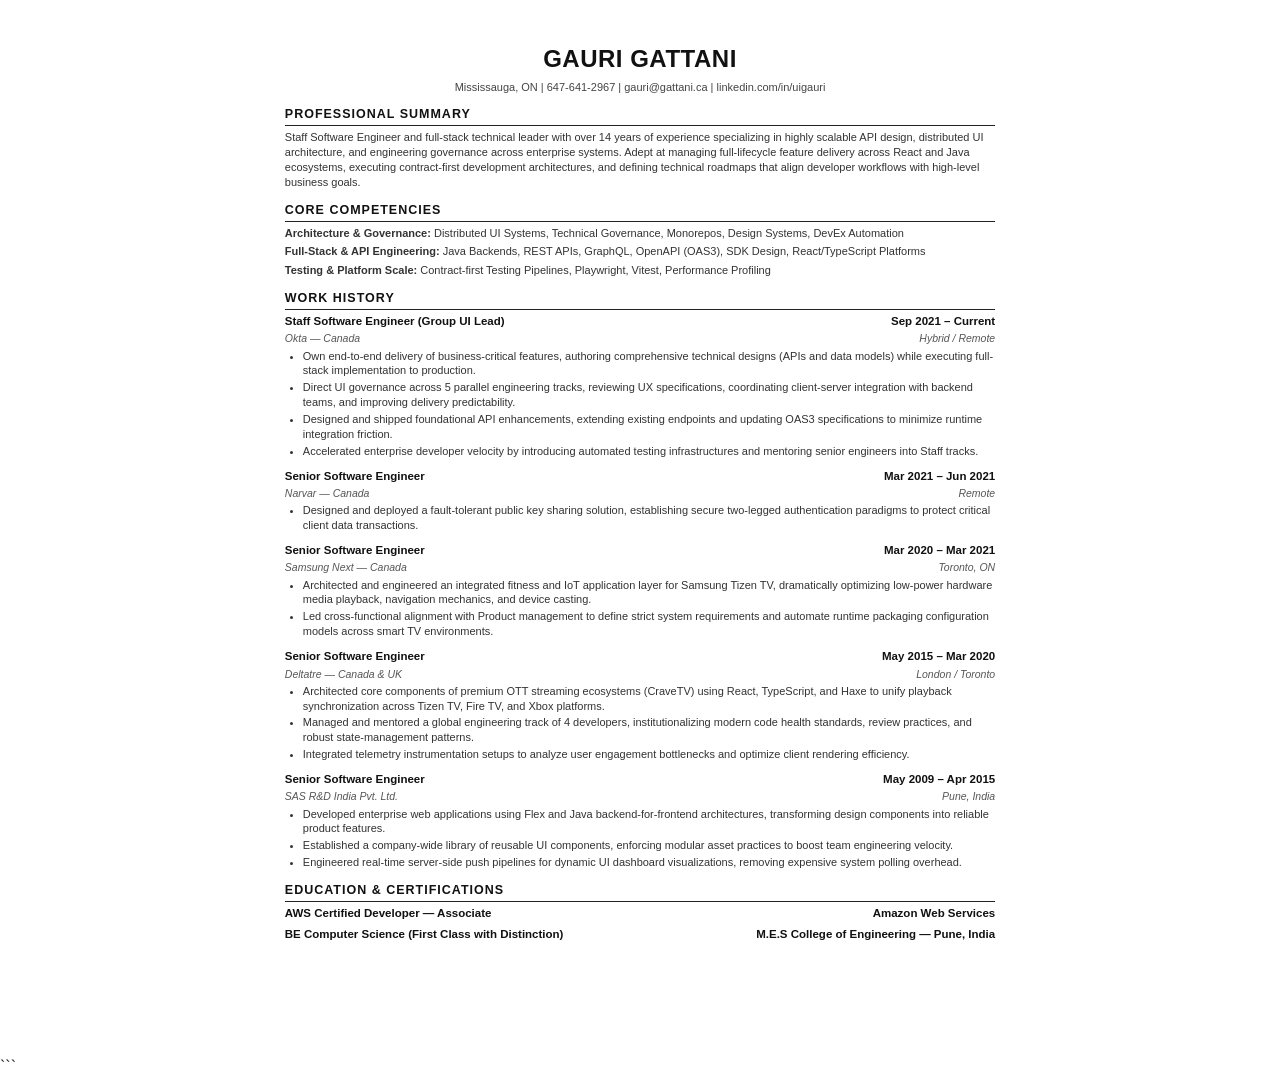
==== resume.html @ 2e70cce3 "resume temp" ====
<!doctype html>
<html lang="en">
  <head>
    <meta charset="UTF-8" />
    <title>Gauri Gattani — Resume</title>
    <style>
      /* 
           ATS & AI-Friendly Layout Blueprint
           - Single column layout (never uses tables or side-by-side grids)
           - Standard font stacks that automated systems recognize instantly
        */
      body {
        font-family: Arial, Helvetica, sans-serif;
        color: #222222;
        line-height: 1.35;
        margin: 0;
        padding: 0;
        background-color: #ffffff;
      }
      .resume-container {
        width: 8.5in;
        min-height: 11in;
        margin: 0 auto;
        padding: 0.45in 0.55in;
        box-sizing: border-box;
      }
      header {
        text-align: center;
        margin-bottom: 12px;
      }
      h1 {
        margin: 0 0 4px 0;
        font-size: 24px;
        text-transform: uppercase;
        letter-spacing: 0.5px;
        color: #111111;
      }
      .contact-info {
        font-size: 11px;
        color: #444444;
      }
      .contact-info a {
        color: #444444;
        text-decoration: none;
      }
      h2 {
        font-size: 12.5px;
        text-transform: uppercase;
        letter-spacing: 1px;
        margin: 12px 0 4px 0;
        padding-bottom: 2px;
        border-bottom: 1px solid #222222;
        color: #111111;
      }
      p {
        margin: 0 0 6px 0;
        font-size: 11px;
        color: #333333;
      }
      .skills-section p {
        margin-bottom: 4px;
      }
      .job-entry {
        margin-bottom: 10px;
      }
      .job-header {
        display: flex;
        justify-content: space-between;
        font-weight: bold;
        font-size: 11.5px;
        color: #111111;
        margin-bottom: 2px;
      }
      .job-sub {
        display: flex;
        justify-content: space-between;
        font-style: italic;
        font-size: 10.5px;
        color: #555555;
        margin-bottom: 3px;
      }
      ul {
        margin: 0 0 4px 0;
        padding-left: 18px;
      }
      li {
        margin-bottom: 2px;
        font-size: 11px;
        color: #333333;
      }
      .edu-cert-entry {
        margin-bottom: 6px;
      }

      @page {
        size: letter portrait;
        margin: 0;
      }
      @media print {
        body {
          background: #ffffff;
        }
        .resume-container {
          margin: 0;
          box-shadow: none;
          padding: 0.45in 0.55in;
        }
      }
    </style>
  </head>
  <body>
    <div class="resume-container">
      <!-- HEADER -->
      <header>
        <h1>Gauri Gattani</h1>
        <div class="contact-info">
          Mississauga, ON | 647-641-2967 |
          <a href="mailto:gauri@gattani.ca">gauri@gattani.ca</a> |
          linkedin.com/in/uigauri
        </div>
      </header>

      <!-- PROFESSIONAL SUMMARY -->
      <section>
        <h2>Professional Summary</h2>
        <p>
          Staff Software Engineer and full-stack technical leader with over 14
          years of experience specializing in highly scalable API design,
          distributed UI architecture, and engineering governance across
          enterprise systems. Adept at managing full-lifecycle feature delivery
          across React and Java ecosystems, executing contract-first development
          architectures, and defining technical roadmaps that align developer
          workflows with high-level business goals.
        </p>
      </section>

      <!-- CRISP SKILLS -->
      <section class="skills-section">
        <h2>Core Competencies</h2>
        <p>
          <strong>Architecture & Governance:</strong> Distributed UI Systems,
          Technical Governance, Monorepos, Design Systems, DevEx Automation
        </p>
        <p>
          <strong>Full-Stack & API Engineering:</strong> Java Backends, REST
          APIs, GraphQL, OpenAPI (OAS3), SDK Design, React/TypeScript Platforms
        </p>
        <p>
          <strong>Testing & Platform Scale:</strong> Contract-first Testing
          Pipelines, Playwright, Vitest, Performance Profiling
        </p>
      </section>

      <!-- WORK HISTORY -->
      <section>
        <h2>Work History</h2>

        <!-- OKTA -->
        <div class="job-entry">
          <div class="job-header">
            <span>Staff Software Engineer (Group UI Lead)</span>
            <span>Sep 2021 – Current</span>
          </div>
          <div class="job-sub">
            <span>Okta — Canada</span>
            <span>Hybrid / Remote</span>
          </div>
          <ul>
            <li>
              Own end-to-end delivery of business-critical features, authoring
              comprehensive technical designs (APIs and data models) while
              executing full-stack implementation to production.
            </li>
            <li>
              Direct UI governance across 5 parallel engineering tracks,
              reviewing UX specifications, coordinating client-server
              integration with backend teams, and improving delivery
              predictability.
            </li>
            <li>
              Designed and shipped foundational API enhancements, extending
              existing endpoints and updating OAS3 specifications to minimize
              runtime integration friction.
            </li>
            <li>
              Accelerated enterprise developer velocity by introducing automated
              testing infrastructures and mentoring senior engineers into Staff
              tracks.
            </li>
          </ul>
        </div>

        <!-- NARVAR -->
        <div class="job-entry">
          <div class="job-header">
            <span>Senior Software Engineer</span>
            <span>Mar 2021 – Jun 2021</span>
          </div>
          <div class="job-sub">
            <span>Narvar — Canada</span>
            <span>Remote</span>
          </div>
          <ul>
            <li>
              Designed and deployed a fault-tolerant public key sharing
              solution, establishing secure two-legged authentication paradigms
              to protect critical client data transactions.
            </li>
          </ul>
        </div>

        <!-- SAMSUNG NEXT -->
        <div class="job-entry">
          <div class="job-header">
            <span>Senior Software Engineer</span>
            <span>Mar 2020 – Mar 2021</span>
          </div>
          <div class="job-sub">
            <span>Samsung Next — Canada</span>
            <span>Toronto, ON</span>
          </div>
          <ul>
            <li>
              Architected and engineered an integrated fitness and IoT
              application layer for Samsung Tizen TV, dramatically optimizing
              low-power hardware media playback, navigation mechanics, and
              device casting.
            </li>
            <li>
              Led cross-functional alignment with Product management to define
              strict system requirements and automate runtime packaging
              configuration models across smart TV environments.
            </li>
          </ul>
        </div>

        <!-- DELTATRE -->
        <div class="job-entry">
          <div class="job-header">
            <span>Senior Software Engineer</span>
            <span>May 2015 – Mar 2020</span>
          </div>
          <div class="job-sub">
            <span>Deltatre — Canada & UK</span>
            <span>London / Toronto</span>
          </div>
          <ul>
            <li>
              Architected core components of premium OTT streaming ecosystems
              (CraveTV) using React, TypeScript, and Haxe to unify playback
              synchronization across Tizen TV, Fire TV, and Xbox platforms.
            </li>
            <li>
              Managed and mentored a global engineering track of 4 developers,
              institutionalizing modern code health standards, review practices,
              and robust state-management patterns.
            </li>
            <li>
              Integrated telemetry instrumentation setups to analyze user
              engagement bottlenecks and optimize client rendering efficiency.
            </li>
          </ul>
        </div>

        <!-- SAS -->
        <div class="job-entry">
          <div class="job-header">
            <span>Senior Software Engineer</span>
            <span>May 2009 – Apr 2015</span>
          </div>
          <div class="job-sub">
            <span>SAS R&D India Pvt. Ltd.</span>
            <span>Pune, India</span>
          </div>
          <ul>
            <li>
              Developed enterprise web applications using Flex and Java
              backend-for-frontend architectures, transforming design components
              into reliable product features.
            </li>
            <li>
              Established a company-wide library of reusable UI components,
              enforcing modular asset practices to boost team engineering
              velocity.
            </li>
            <li>
              Engineered real-time server-side push pipelines for dynamic UI
              dashboard visualizations, removing expensive system polling
              overhead.
            </li>
          </ul>
        </div>
      </section>

      <!-- EDUCATION & CERTIFICATIONS -->
      <section>
        <h2>Education & Certifications</h2>

        <div class="edu-cert-entry">
          <div class="job-header">
            <span>AWS Certified Developer — Associate</span>
            <span>Amazon Web Services</span>
          </div>
        </div>

        <div class="edu-cert-entry">
          <div class="job-header">
            <span>BE Computer Science (First Class with Distinction)</span>
            <span>M.E.S College of Engineering — Pune, India</span>
          </div>
        </div>
      </section>
    </div>
  </body>
</html>

```
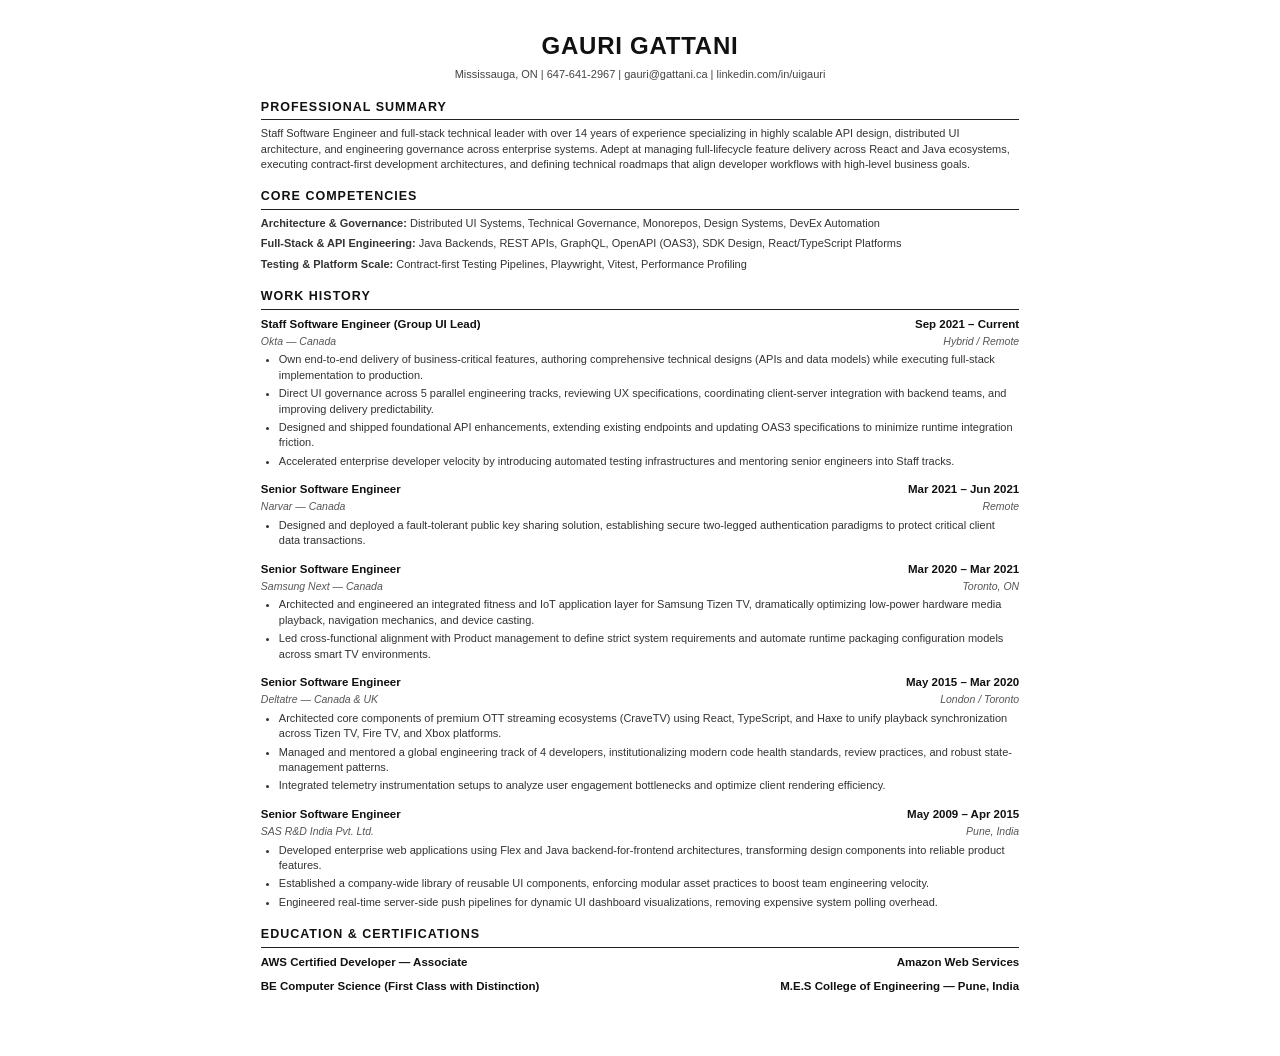
==== commit 3e87b80d: "print formatting" ====
--- a/resume.html
+++ b/resume.html
@@ -6,13 +6,13 @@
     <style>
       /* 
            ATS & AI-Friendly Layout Blueprint
-           - Single column layout (never uses tables or side-by-side grids)
-           - Standard font stacks that automated systems recognize instantly
+           - Built-in safe margins to handle "0 inch" or "Custom" browser print overrides.
+           - Single column structure for flawless automated parsing.
         */
       body {
         font-family: Arial, Helvetica, sans-serif;
         color: #222222;
-        line-height: 1.35;
+        line-height: 1.4;
         margin: 0;
         padding: 0;
         background-color: #ffffff;
@@ -21,18 +21,19 @@
         width: 8.5in;
         min-height: 11in;
         margin: 0 auto;
-        padding: 0.45in 0.55in;
+        /* Explicitly enforces elegant spacing even if browser print margins are set to 0 */
+        padding: 0.3in;
         box-sizing: border-box;
       }
       header {
         text-align: center;
-        margin-bottom: 12px;
+        margin-bottom: 16px;
       }
       h1 {
-        margin: 0 0 4px 0;
+        margin: 0 0 5px 0;
         font-size: 24px;
         text-transform: uppercase;
-        letter-spacing: 0.5px;
+        letter-spacing: 0.75px;
         color: #111111;
       }
       .contact-info {
@@ -47,8 +48,8 @@
         font-size: 12.5px;
         text-transform: uppercase;
         letter-spacing: 1px;
-        margin: 12px 0 4px 0;
-        padding-bottom: 2px;
+        margin: 16px 0 6px 0;
+        padding-bottom: 3px;
         border-bottom: 1px solid #222222;
         color: #111111;
       }
@@ -58,10 +59,10 @@
         color: #333333;
       }
       .skills-section p {
-        margin-bottom: 4px;
+        margin-bottom: 5px;
       }
       .job-entry {
-        margin-bottom: 10px;
+        margin-bottom: 12px;
       }
       .job-header {
         display: flex;
@@ -77,24 +78,24 @@
         font-style: italic;
         font-size: 10.5px;
         color: #555555;
-        margin-bottom: 3px;
+        margin-bottom: 4px;
       }
       ul {
         margin: 0 0 4px 0;
         padding-left: 18px;
       }
       li {
-        margin-bottom: 2px;
+        margin-bottom: 3px;
         font-size: 11px;
         color: #333333;
       }
       .edu-cert-entry {
-        margin-bottom: 6px;
+        margin-bottom: 8px;
       }
 
       @page {
         size: letter portrait;
-        margin: 0;
+        margin: 0; /* Let the HTML container handle the padding safely */
       }
       @media print {
         body {
@@ -103,7 +104,6 @@
         .resume-container {
           margin: 0;
           box-shadow: none;
-          padding: 0.45in 0.55in;
         }
       }
     </style>
@@ -313,5 +313,3 @@
     </div>
   </body>
 </html>
-
-```
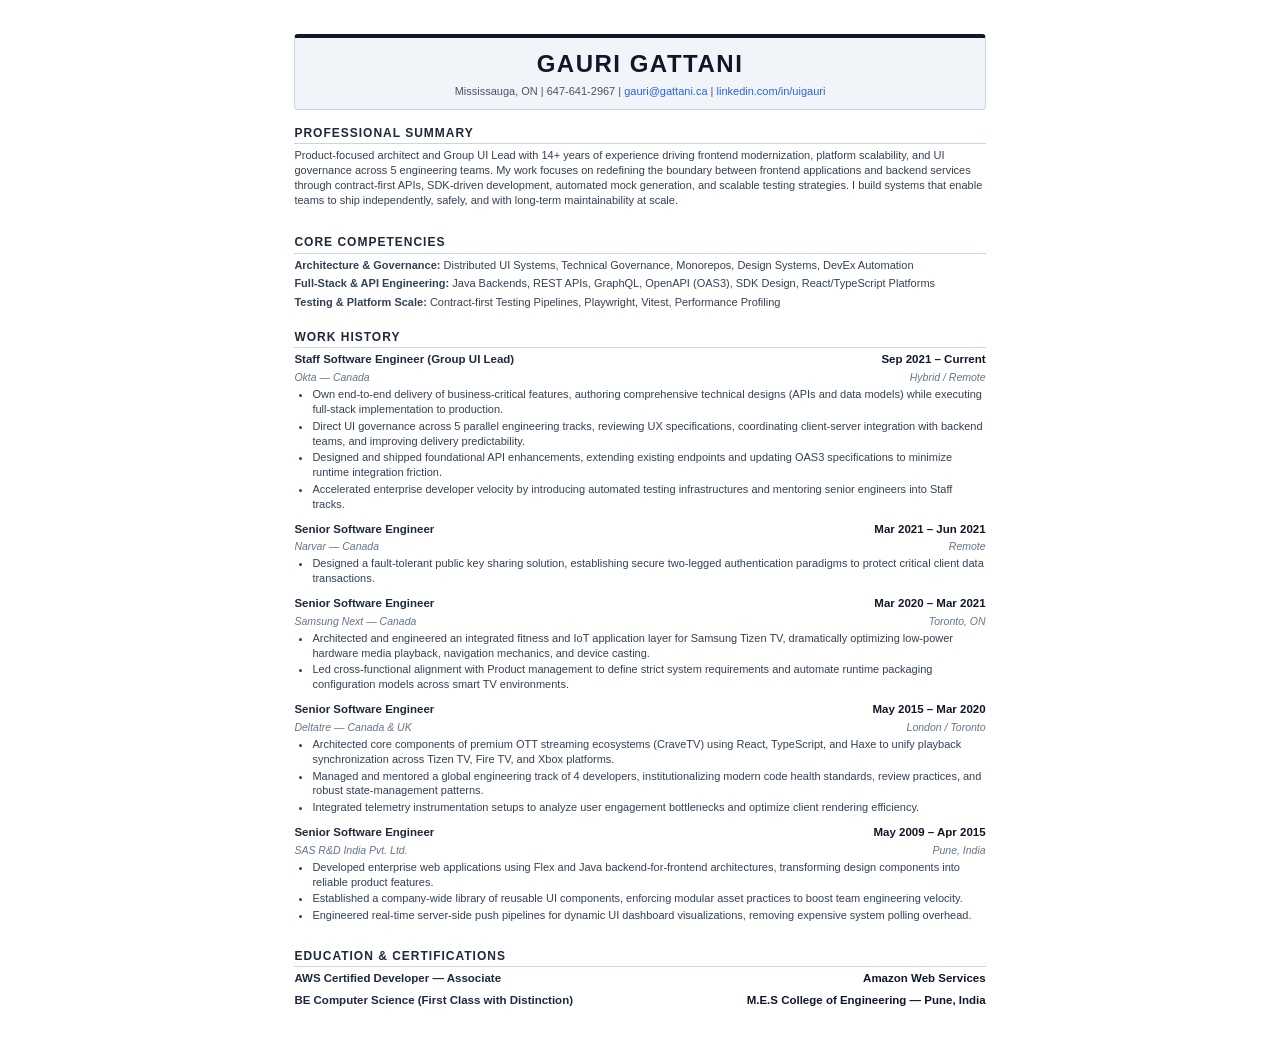
==== commit 254e3d5b: "print polish" ====
--- a/resume.html
+++ b/resume.html
@@ -4,98 +4,110 @@
     <meta charset="UTF-8" />
     <title>Gauri Gattani — Resume</title>
     <style>
-      /* 
-           ATS & AI-Friendly Layout Blueprint
-           - Built-in safe margins to handle "0 inch" or "Custom" browser print overrides.
+      /*
+           ATS & AI-Friendly Layout Blueprint with Sophisticated Palette
            - Single column structure for flawless automated parsing.
+           - Elegant bounded header structure matching original branding styles.
         */
       body {
         font-family: Arial, Helvetica, sans-serif;
-        color: #222222;
-        line-height: 1.4;
+        color: #2d3748;
+        line-height: 1.35;
         margin: 0;
         padding: 0;
         background-color: #ffffff;
+      }
+      section {
+        padding-top: 5px;
       }
       .resume-container {
         width: 8.5in;
         min-height: 11in;
         margin: 0 auto;
-        /* Explicitly enforces elegant spacing even if browser print margins are set to 0 */
-        padding: 0.3in;
+        /* Optimized padding to guarantee everything sits on a single page */
+        padding: 0.35in 0.65in;
         box-sizing: border-box;
       }
       header {
         text-align: center;
-        margin-bottom: 16px;
+        padding: 10px 12px;
+        /* Bounded frame with a distinct professional top border accent */
+        border: 1px solid #cbd5e1;
+        border-top: 4px solid #0f172a;
+        border-radius: 4px;
+        background-color: #f1f5f9; /* Reintroduced smooth, premium background tint */
       }
       h1 {
-        margin: 0 0 5px 0;
+        margin: 0 0 4px 0;
         font-size: 24px;
         text-transform: uppercase;
-        letter-spacing: 0.75px;
-        color: #111111;
+        letter-spacing: 1.5px;
+        color: #0f172a;
       }
       .contact-info {
         font-size: 11px;
-        color: #444444;
+        color: #475569;
+        font-weight: 500;
       }
       .contact-info a {
-        color: #444444;
+        color: #2563eb;
         text-decoration: none;
       }
       h2 {
-        font-size: 12.5px;
+        font-size: 12px;
         text-transform: uppercase;
         letter-spacing: 1px;
-        margin: 16px 0 6px 0;
-        padding-bottom: 3px;
-        border-bottom: 1px solid #222222;
-        color: #111111;
+        margin: 10px 0 4px 0;
+        padding-bottom: 2px;
+        border-bottom: 1px solid #cbd5e1;
+        color: #1e293b;
       }
       p {
-        margin: 0 0 6px 0;
+        margin: 0 0 12px 0;
         font-size: 11px;
-        color: #333333;
+        color: #334155;
       }
       .skills-section p {
-        margin-bottom: 5px;
+        margin-bottom: 4px;
       }
       .job-entry {
-        margin-bottom: 12px;
+        margin-bottom: 10px;
       }
       .job-header {
         display: flex;
         justify-content: space-between;
         font-weight: bold;
         font-size: 11.5px;
-        color: #111111;
+        color: #0f172a;
         margin-bottom: 2px;
+      }
+      .job-header span:first-child {
+        color: #1e293b;
       }
       .job-sub {
         display: flex;
         justify-content: space-between;
         font-style: italic;
         font-size: 10.5px;
-        color: #555555;
-        margin-bottom: 4px;
+        color: #64748b;
+        margin-bottom: 3px;
       }
       ul {
         margin: 0 0 4px 0;
         padding-left: 18px;
       }
       li {
-        margin-bottom: 3px;
+        margin-bottom: 2px;
         font-size: 11px;
-        color: #333333;
+        color: #334155;
       }
       .edu-cert-entry {
-        margin-bottom: 8px;
+        margin-bottom: 6px;
       }
 
       @page {
         size: letter portrait;
-        margin: 0; /* Let the HTML container handle the padding safely */
+        margin: 0;
       }
       @media print {
         body {
@@ -104,6 +116,12 @@
         .resume-container {
           margin: 0;
           box-shadow: none;
+        }
+        header {
+          /* Enforces background rendering engine execution during PDF conversion */
+          background-color: #f1f5f9 !important;
+          -webkit-print-color-adjust: exact !important;
+          print-color-adjust: exact !important;
         }
       }
     </style>
@@ -116,7 +134,7 @@
         <div class="contact-info">
           Mississauga, ON | 647-641-2967 |
           <a href="mailto:gauri@gattani.ca">gauri@gattani.ca</a> |
-          linkedin.com/in/uigauri
+          <a href="https://linkedin.com/in/uigauri">linkedin.com/in/uigauri</a>
         </div>
       </header>
 
@@ -124,13 +142,14 @@
       <section>
         <h2>Professional Summary</h2>
         <p>
-          Staff Software Engineer and full-stack technical leader with over 14
-          years of experience specializing in highly scalable API design,
-          distributed UI architecture, and engineering governance across
-          enterprise systems. Adept at managing full-lifecycle feature delivery
-          across React and Java ecosystems, executing contract-first development
-          architectures, and defining technical roadmaps that align developer
-          workflows with high-level business goals.
+          Product-focused architect and Group UI Lead with 14+ years of
+          experience driving frontend modernization, platform scalability, and
+          UI governance across 5 engineering teams. My work focuses on
+          redefining the boundary between frontend applications and backend
+          services through contract-first APIs, SDK-driven development,
+          automated mock generation, and scalable testing strategies. I build
+          systems that enable teams to ship independently, safely, and with
+          long-term maintainability at scale.
         </p>
       </section>
 
@@ -202,9 +221,9 @@
           </div>
           <ul>
             <li>
-              Designed and deployed a fault-tolerant public key sharing
-              solution, establishing secure two-legged authentication paradigms
-              to protect critical client data transactions.
+              Designed a fault-tolerant public key sharing solution,
+              establishing secure two-legged authentication paradigms to protect
+              critical client data transactions.
             </li>
           </ul>
         </div>
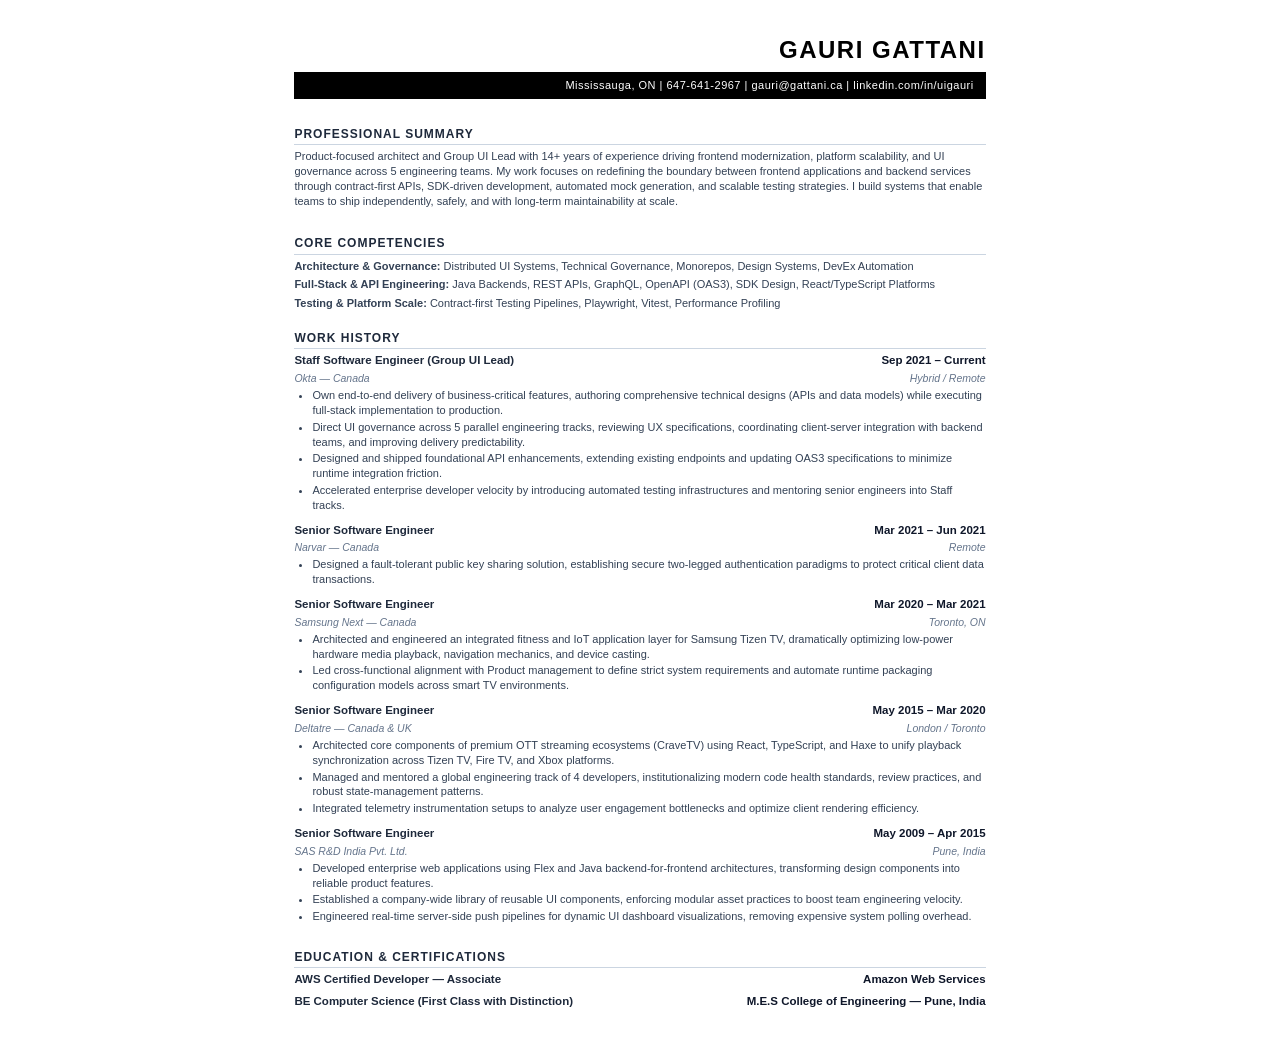
==== commit a15e7e11: "further polish" ====
--- a/resume.html
+++ b/resume.html
@@ -7,7 +7,7 @@
       /*
            ATS & AI-Friendly Layout Blueprint with Sophisticated Palette
            - Single column structure for flawless automated parsing.
-           - Elegant bounded header structure matching original branding styles.
+           - Bounded header structure matching original branding styles exactly.
         */
       body {
         font-family: Arial, Helvetica, sans-serif;
@@ -29,28 +29,27 @@
         box-sizing: border-box;
       }
       header {
-        text-align: center;
-        padding: 10px 12px;
-        /* Bounded frame with a distinct professional top border accent */
-        border: 1px solid #cbd5e1;
-        border-top: 4px solid #0f172a;
-        border-radius: 4px;
-        background-color: #f1f5f9; /* Reintroduced smooth, premium background tint */
+        text-align: right;
+        margin-bottom: 12px;
       }
       h1 {
-        margin: 0 0 4px 0;
+        margin: 0 0 6px 0;
         font-size: 24px;
         text-transform: uppercase;
         letter-spacing: 1.5px;
-        color: #0f172a;
-      }
-      .contact-info {
+        color: #000000;
+      }
+      .contact-bar {
+        background-color: #000000;
+        color: #ffffff;
+        padding: 6px 12px;
         font-size: 11px;
-        color: #475569;
         font-weight: 500;
-      }
-      .contact-info a {
-        color: #2563eb;
+        text-align: right;
+        letter-spacing: 0.5px;
+      }
+      .contact-bar a {
+        color: #ffffff;
         text-decoration: none;
       }
       h2 {
@@ -117,9 +116,8 @@
           margin: 0;
           box-shadow: none;
         }
-        header {
-          /* Enforces background rendering engine execution during PDF conversion */
-          background-color: #f1f5f9 !important;
+        .contact-bar {
+          background-color: #000000 !important;
           -webkit-print-color-adjust: exact !important;
           print-color-adjust: exact !important;
         }
@@ -131,7 +129,7 @@
       <!-- HEADER -->
       <header>
         <h1>Gauri Gattani</h1>
-        <div class="contact-info">
+        <div class="contact-bar">
           Mississauga, ON | 647-641-2967 |
           <a href="mailto:gauri@gattani.ca">gauri@gattani.ca</a> |
           <a href="https://linkedin.com/in/uigauri">linkedin.com/in/uigauri</a>
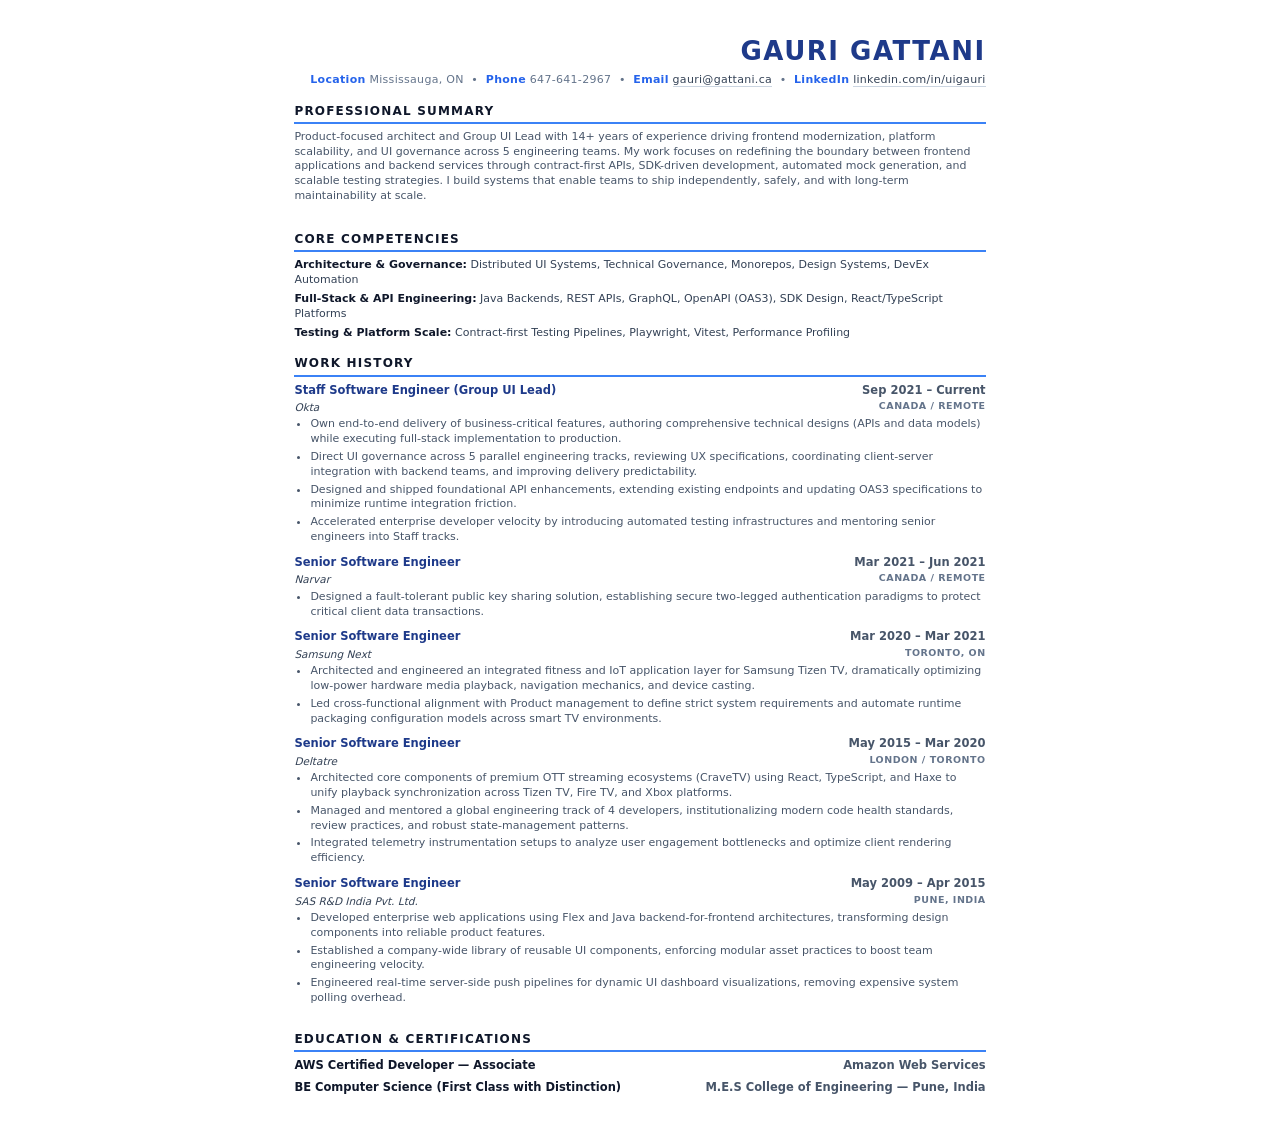
==== commit c8d121bd: "Update resume.html" ====
--- a/resume.html
+++ b/resume.html
@@ -5,17 +5,30 @@
     <title>Gauri Gattani — Resume</title>
     <style>
       /*
-           ATS & AI-Friendly Layout Blueprint with Sophisticated Palette
-           - Single column structure for flawless automated parsing.
-           - Bounded header structure matching original branding styles exactly.
-        */
+          ATS & AI-Friendly Layout Blueprint - Premium Slate & Indigo Minimalist
+          - Single column structure for flawless automated parsing.
+          - Retains all exact original margins, padding, and layout spacing.
+          - Enhances visual identity using cohesive, high-end technical color tokens.
+      */
+      html,
       body {
-        font-family: Arial, Helvetica, sans-serif;
-        color: #2d3748;
-        line-height: 1.35;
         margin: 0;
         padding: 0;
         background-color: #ffffff;
+      }
+      body {
+        font-family:
+          system-ui,
+          -apple-system,
+          BlinkMacSystemFont,
+          "Segoe UI",
+          Roboto,
+          Helvetica,
+          Arial,
+          sans-serif;
+        color: #334155;
+        line-height: 1.35;
+        -webkit-font-smoothing: antialiased;
       }
       section {
         padding-top: 5px;
@@ -24,50 +37,68 @@
         width: 8.5in;
         min-height: 11in;
         margin: 0 auto;
-        /* Optimized padding to guarantee everything sits on a single page */
         padding: 0.35in 0.65in;
         box-sizing: border-box;
+        background-color: #ffffff;
       }
       header {
         text-align: right;
-        margin-bottom: 12px;
       }
       h1 {
-        margin: 0 0 6px 0;
-        font-size: 24px;
+        margin: 0 0 4px 0;
+        font-size: 26px;
+        font-weight: 800;
         text-transform: uppercase;
         letter-spacing: 1.5px;
-        color: #000000;
+        color: #1e3a8a; /* Deep Corporate Indigo */
       }
       .contact-bar {
-        background-color: #000000;
-        color: #ffffff;
-        padding: 6px 12px;
+        color: #64748b;
         font-size: 11px;
         font-weight: 500;
         text-align: right;
-        letter-spacing: 0.5px;
+        letter-spacing: 0.3px;
+      }
+      .contact-bar span {
+        color: #2563eb; /* Vibrant Accent Blue */
+        font-weight: 600;
       }
       .contact-bar a {
-        color: #ffffff;
+        color: #334155;
         text-decoration: none;
+        font-weight: 500;
+        border-bottom: 1px solid #cbd5e1;
+      }
+      .contact-bar a:hover {
+        color: #2563eb;
+        border-bottom-color: #2563eb;
       }
       h2 {
         font-size: 12px;
+        font-weight: 700;
         text-transform: uppercase;
-        letter-spacing: 1px;
-        margin: 10px 0 4px 0;
-        padding-bottom: 2px;
-        border-bottom: 1px solid #cbd5e1;
-        color: #1e293b;
+        letter-spacing: 1.2px;
+        margin: 10px 0 6px 0;
+        padding-bottom: 3px;
+        border-bottom: 2px solid #3b82f6; /* Modern Vibrant Blue Accent Line */
+        color: #0f172a;
       }
       p {
         margin: 0 0 12px 0;
         font-size: 11px;
-        color: #334155;
-      }
+        color: #475569;
+      }
+
       .skills-section p {
         margin-bottom: 4px;
+        color: #334155;
+      }
+      .skills-section p:last-child {
+        margin-bottom: 0;
+      }
+      .skills-section strong {
+        color: #0f172a;
+        font-weight: 600;
       }
       .job-entry {
         margin-bottom: 10px;
@@ -75,33 +106,51 @@
       .job-header {
         display: flex;
         justify-content: space-between;
-        font-weight: bold;
+        font-weight: 600;
         font-size: 11.5px;
         color: #0f172a;
         margin-bottom: 2px;
       }
       .job-header span:first-child {
-        color: #1e293b;
+        color: #1e3a8a; /* Prominent color for job titles */
+      }
+      .job-header span:last-child {
+        color: #475569;
       }
       .job-sub {
         display: flex;
         justify-content: space-between;
         font-style: italic;
         font-size: 10.5px;
-        color: #64748b;
+        color: #475569;
         margin-bottom: 3px;
+      }
+      .job-sub span:first-child {
+        font-weight: 500;
+        color: #334155;
+      }
+      .job-sub span:last-child {
+        text-transform: uppercase;
+        font-size: 9.5px;
+        font-style: normal;
+        letter-spacing: 0.5px;
+        font-weight: 600;
+        color: #64748b; /* Classy slate metadata tag */
       }
       ul {
         margin: 0 0 4px 0;
-        padding-left: 18px;
+        padding-left: 16px;
       }
       li {
-        margin-bottom: 2px;
+        margin-bottom: 3px;
         font-size: 11px;
-        color: #334155;
+        color: #475569;
       }
       .edu-cert-entry {
         margin-bottom: 6px;
+      }
+      .edu-cert-entry .job-header span:first-child {
+        color: #0f172a;
       }
 
       @page {
@@ -109,17 +158,18 @@
         margin: 0;
       }
       @media print {
+        html,
         body {
           background: #ffffff;
+          -webkit-print-color-adjust: exact !important;
+          print-color-adjust: exact !important;
         }
         .resume-container {
           margin: 0;
           box-shadow: none;
         }
-        .contact-bar {
-          background-color: #000000 !important;
-          -webkit-print-color-adjust: exact !important;
-          print-color-adjust: exact !important;
+        h2 {
+          border-bottom: 2px solid #3b82f6 !important;
         }
       }
     </style>
@@ -130,8 +180,10 @@
       <header>
         <h1>Gauri Gattani</h1>
         <div class="contact-bar">
-          Mississauga, ON | 647-641-2967 |
-          <a href="mailto:gauri@gattani.ca">gauri@gattani.ca</a> |
+          <span>Location</span> Mississauga, ON &nbsp;•&nbsp;
+          <span>Phone</span> 647-641-2967 &nbsp;•&nbsp; <span>Email</span>
+          <a href="mailto:gauri@gattani.ca">gauri@gattani.ca</a> &nbsp;•&nbsp;
+          <span>LinkedIn</span>
           <a href="https://linkedin.com/in/uigauri">linkedin.com/in/uigauri</a>
         </div>
       </header>
@@ -179,8 +231,8 @@
             <span>Sep 2021 – Current</span>
           </div>
           <div class="job-sub">
-            <span>Okta — Canada</span>
-            <span>Hybrid / Remote</span>
+            <span>Okta</span>
+            <span>Canada / Remote</span>
           </div>
           <ul>
             <li>
@@ -214,8 +266,8 @@
             <span>Mar 2021 – Jun 2021</span>
           </div>
           <div class="job-sub">
-            <span>Narvar — Canada</span>
-            <span>Remote</span>
+            <span>Narvar</span>
+            <span>Canada / Remote</span>
           </div>
           <ul>
             <li>
@@ -233,7 +285,7 @@
             <span>Mar 2020 – Mar 2021</span>
           </div>
           <div class="job-sub">
-            <span>Samsung Next — Canada</span>
+            <span>Samsung Next</span>
             <span>Toronto, ON</span>
           </div>
           <ul>
@@ -258,7 +310,7 @@
             <span>May 2015 – Mar 2020</span>
           </div>
           <div class="job-sub">
-            <span>Deltatre — Canada & UK</span>
+            <span>Deltatre</span>
             <span>London / Toronto</span>
           </div>
           <ul>
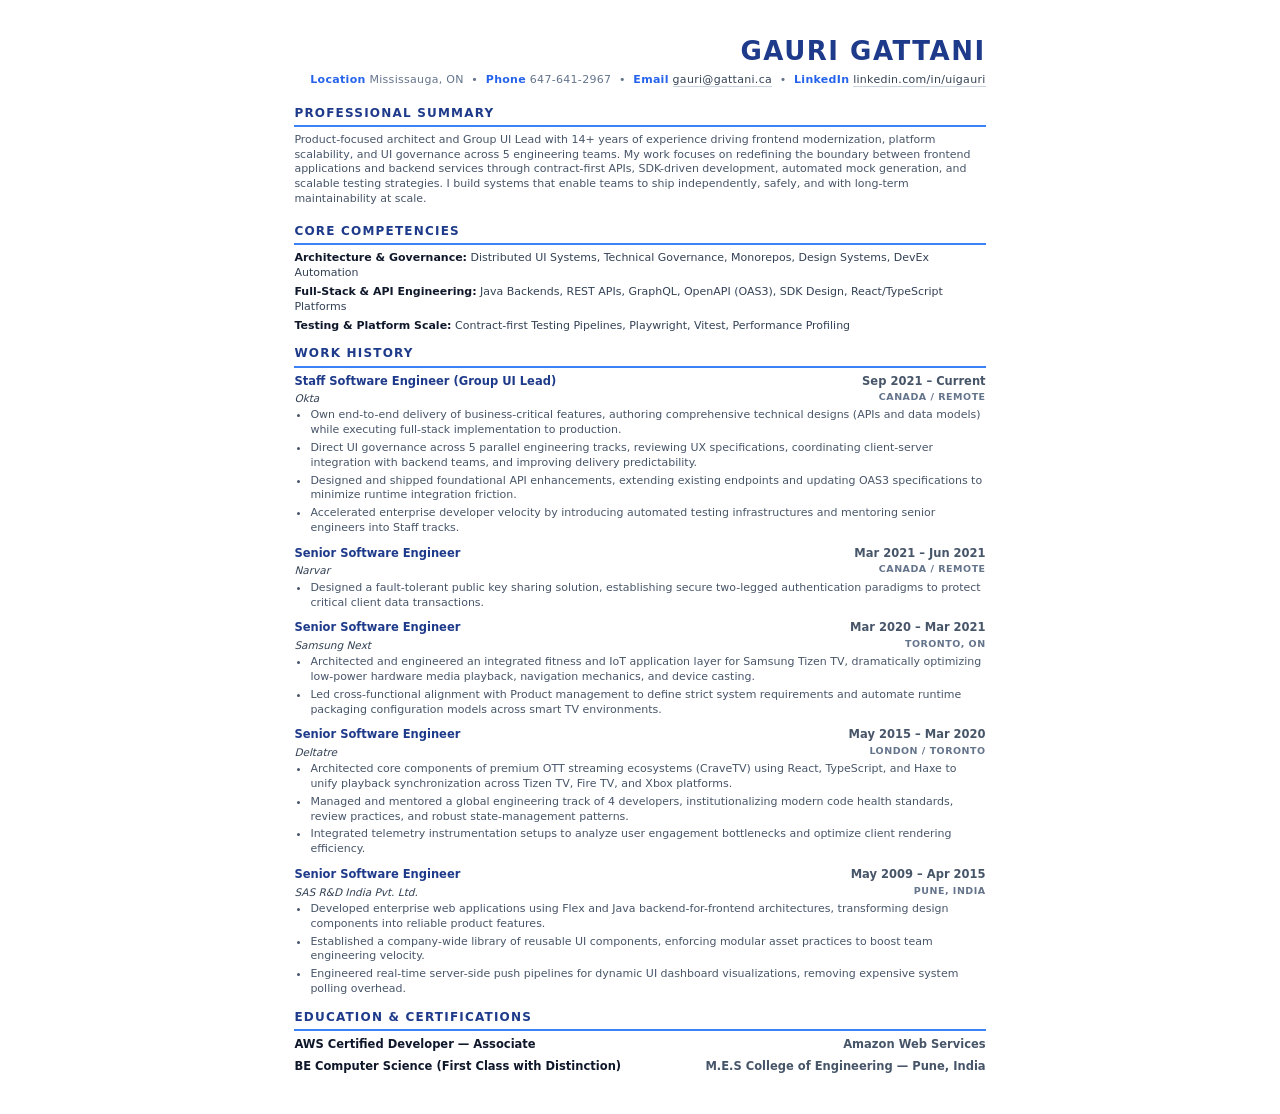
==== commit df1e990e: "Update resume.html" ====
--- a/resume.html
+++ b/resume.html
@@ -30,9 +30,6 @@
         line-height: 1.35;
         -webkit-font-smoothing: antialiased;
       }
-      section {
-        padding-top: 5px;
-      }
       .resume-container {
         width: 8.5in;
         min-height: 11in;
@@ -43,6 +40,7 @@
       }
       header {
         text-align: right;
+        padding-bottom: 5px;
       }
       h1 {
         margin: 0 0 4px 0;
@@ -78,13 +76,13 @@
         font-weight: 700;
         text-transform: uppercase;
         letter-spacing: 1.2px;
-        margin: 10px 0 6px 0;
-        padding-bottom: 3px;
+        margin: 12px 0 6px 0;
+        padding-bottom: 4px;
         border-bottom: 2px solid #3b82f6; /* Modern Vibrant Blue Accent Line */
-        color: #0f172a;
+        color: #1e3a8a;
       }
       p {
-        margin: 0 0 12px 0;
+        margin: 0 0 16px 0;
         font-size: 11px;
         color: #475569;
       }
